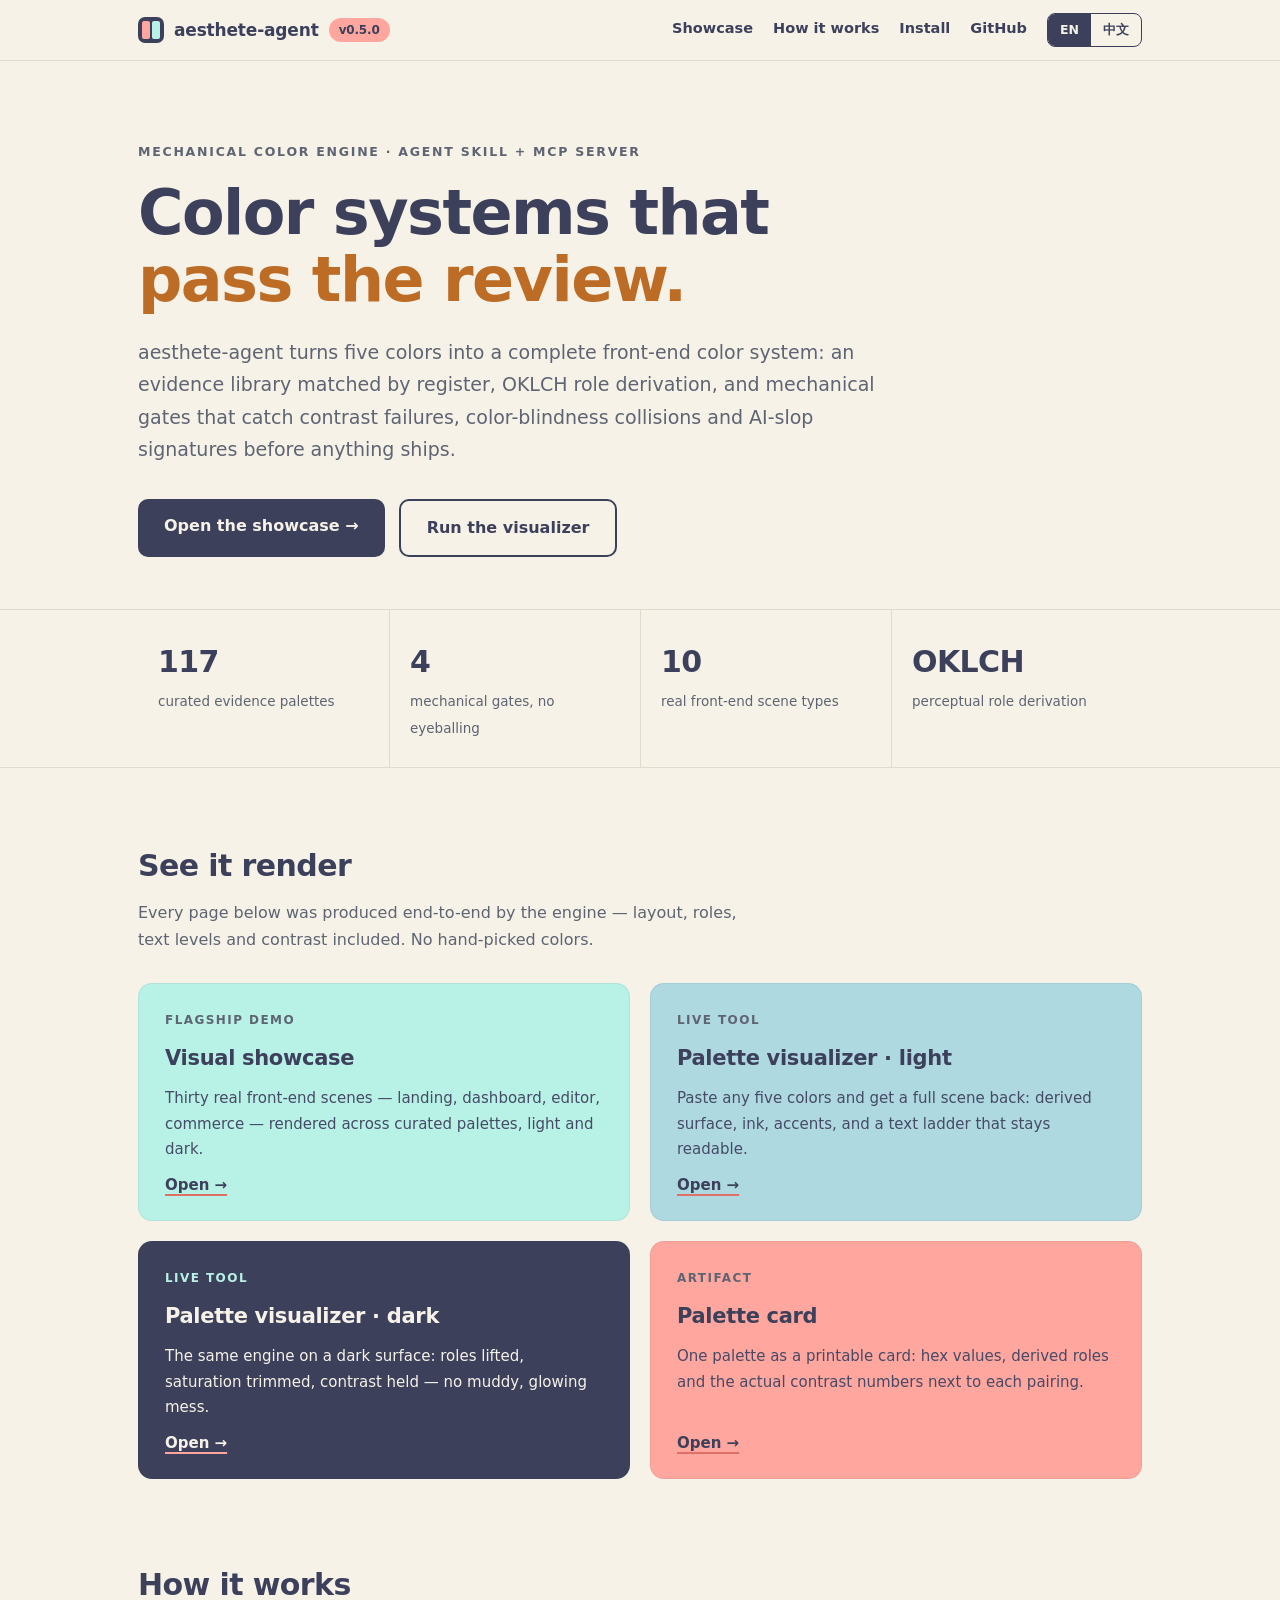
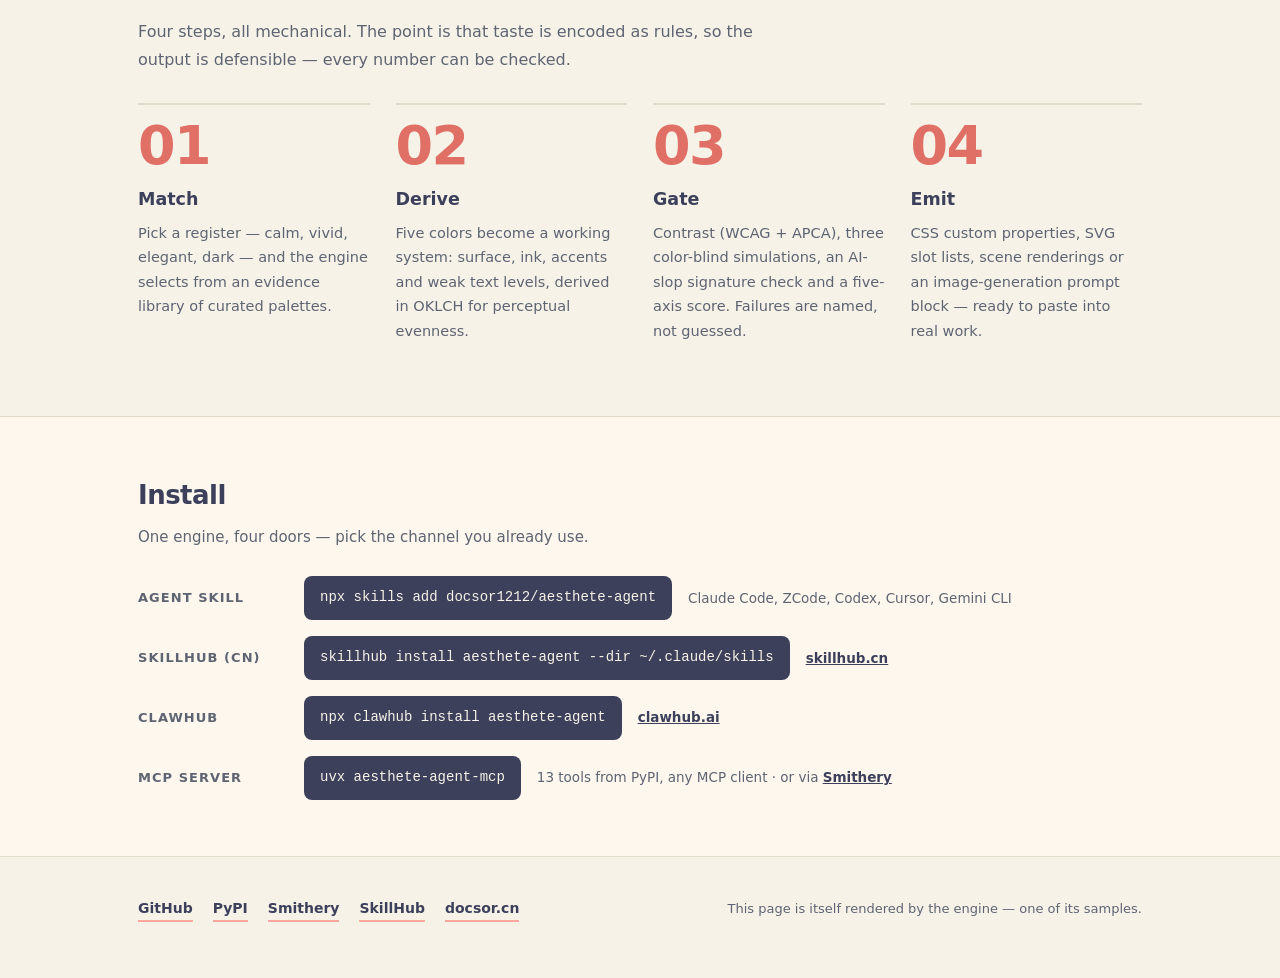
==== docs/index.html @ c6f42d1f "docs index: EN/ZH language toggle + full install paths (SkillHub/ClawHub)" ====
<!DOCTYPE html>
<html lang="en">
<head>
<meta charset="utf-8">
<meta name="viewport" content="width=device-width, initial-scale=1">
<title>aesthete-agent — color systems that pass the review</title>
<meta name="description" content="A mechanical color engine for front-end work: register-matched palette library, OKLCH role derivation, and four gates that catch contrast failures, color-blindness collisions and AI-slop signatures before anything ships.">
<link rel="icon" href="data:image/svg+xml,%3Csvg xmlns='http://www.w3.org/2000/svg' viewBox='0 0 32 32'%3E%3Crect width='32' height='32' rx='7' fill='%233D405B'/%3E%3Crect x='6' y='6' width='9' height='20' rx='2' fill='%23FFA69E'/%3E%3Crect x='17' y='6' width='9' height='9' rx='2' fill='%23B8F2E6'/%3E%3Crect x='17' y='17' width='9' height='9' rx='2' fill='%23F6F2E8'/%3E%3C/svg%3E">
<style>
  :root{
    --paper:#F6F2E8; --panel:#FDF7EE; --ink:#3D405B; --muted:#5E6472;
    --coral:#E07066; --coralsoft:#FFA69E; --mint:#B8F2E6; --mist:#AED9E0;
    --bronze:#BC6C25; --line:#E2DACA;
    --sans:system-ui,-apple-system,"Segoe UI","PingFang SC","Hiragino Sans GB","Microsoft YaHei","Noto Sans SC",sans-serif;
    --serif:Georgia,"Times New Roman","Songti SC","STSong","SimSun",serif;
  }
  *{box-sizing:border-box; margin:0; padding:0}
  html{scroll-behavior:smooth}
  body{background:var(--paper); color:var(--ink); font-family:var(--sans); line-height:1.7}
  .wrap{max-width:1060px; margin:0 auto; padding:0 28px}
  body[data-lang="en"] .l-zh{display:none !important}
  body[data-lang="zh"] .l-en{display:none !important}
  /* 中文态:衬线标题——真字重思源宋体子集(OFL-1.1,67 字符 23KB/枚,font-display swap 宋体兜底) */
  @font-face{
    font-family:"CJK Serif Black";
    src:url("fonts/cjk-title-black.woff2") format("woff2");
    font-display:swap; font-weight:900;
  }
  @font-face{
    font-family:"CJK Serif Bold";
    src:url("fonts/cjk-title-bold.woff2") format("woff2");
    font-display:swap; font-weight:700;
  }
  body[data-lang="zh"] .hero h1{font-family:"CJK Serif Black",var(--serif); font-weight:900; letter-spacing:0.05em; line-height:1.18}
  body[data-lang="zh"] .sec-head h2{font-family:"CJK Serif Bold",var(--serif); font-weight:700; letter-spacing:0.04em}
  body[data-lang="zh"] .install h2{font-family:"CJK Serif Bold",var(--serif); font-weight:700}
  body[data-lang="zh"] .card h3{font-family:"CJK Serif Bold",var(--serif); font-weight:700; letter-spacing:0.02em}
  body[data-lang="zh"] .step h4{letter-spacing:0.04em}
  body[data-lang="zh"] .kicker{letter-spacing:0.18em; text-transform:none}
  body[data-lang="zh"] .hero p{font-size:17.5px; letter-spacing:0.01em}
  body[data-lang="zh"] .hero h1 em{margin-left:0.08em}

  /* ── topbar ── */
  .top{border-bottom:1px solid var(--line); position:sticky; top:0; background:var(--paper); z-index:40}
  .top .wrap{display:flex; align-items:center; justify-content:space-between; height:60px; gap:14px}
  .brand{display:flex; align-items:center; gap:10px; font-weight:700; font-size:17px; letter-spacing:-0.01em; color:var(--ink); text-decoration:none; white-space:nowrap}
  .brand .mark{width:26px; height:26px; border-radius:7px; background:var(--ink); display:inline-flex; padding:4px; gap:2px}
  .brand .mark i{display:block; flex:1; border-radius:2px}
  .chip{font-size:12px; font-weight:700; background:var(--coralsoft); color:var(--ink); border-radius:999px; padding:2px 10px}
  .top nav{display:flex; gap:20px; align-items:center; flex-wrap:wrap}
  .top nav a{color:var(--ink); text-decoration:none; font-size:14.5px; font-weight:600; border-bottom:2px solid transparent; padding-bottom:2px; white-space:nowrap}
  .top nav a:hover{border-bottom-color:var(--coral)}
  .langsw{display:flex; border:1.5px solid var(--ink); border-radius:8px; overflow:hidden; font-size:12.5px; font-weight:700}
  .langsw button{border:none; background:transparent; color:var(--ink); padding:5px 12px; cursor:pointer; font:inherit}
  .langsw button.on{background:var(--ink); color:var(--paper)}
  .h2sec,.scene-anchor{scroll-margin-top:76px}

  /* ── hero ── */
  .hero{padding:80px 0 52px}
  .kicker{font-size:12.5px; font-weight:700; letter-spacing:0.14em; text-transform:uppercase; color:var(--muted)}
  .hero h1{font-size:clamp(38px,6vw,62px); line-height:1.08; letter-spacing:-0.025em; font-weight:800; max-width:17ch; margin:18px 0 22px}
  .hero h1 em{font-style:normal; color:var(--bronze)}
  .hero p{font-size:19px; color:var(--muted); max-width:64ch; margin-bottom:34px}
  .cta{display:flex; gap:14px; flex-wrap:wrap}
  .btn{display:inline-block; font-weight:700; font-size:16px; text-decoration:none; border-radius:10px; padding:13px 26px}
  .btn.primary{background:var(--ink); color:var(--paper)}
  .btn.primary:hover{background:#2E3147}
  .btn.ghost{color:var(--ink); border:2px solid var(--ink)}
  .btn.ghost:hover{background:var(--panel)}

  /* ── stat strip ── */
  .stats{border-top:1px solid var(--line); border-bottom:1px solid var(--line)}
  .stats .wrap{display:flex; flex-wrap:wrap}
  .stat{flex:1 1 160px; padding:26px 20px; border-left:1px solid var(--line)}
  .stat:first-child{border-left:none}
  .stat b{display:block; font-size:30px; font-weight:800; letter-spacing:-0.02em}
  .stat span{font-size:13.5px; color:var(--muted)}

  /* ── demos ── */
  .demos{padding:72px 0 8px}
  .sec-head{margin-bottom:30px}
  .sec-head h2{font-size:30px; letter-spacing:-0.02em; font-weight:800}
  .sec-head p{color:var(--muted); margin-top:8px; max-width:62ch}
  .grid{display:grid; grid-template-columns:repeat(auto-fit,minmax(380px,1fr)); gap:20px}
  .card{border-radius:14px; padding:26px 26px 22px; text-decoration:none; color:var(--ink); display:flex; flex-direction:column; gap:10px; border:1px solid rgba(61,64,91,0.08); transition:transform .15s ease, box-shadow .15s ease}
  .card:hover{transform:translateY(-3px); box-shadow:0 10px 24px rgba(61,64,91,0.10)}
  .card .tag{font-size:12px; font-weight:700; letter-spacing:0.12em; text-transform:uppercase; color:var(--muted)}
  .card h3{font-size:21px; letter-spacing:-0.015em; font-weight:800}
  .card p{font-size:15px; color:#464A66; flex:1}
  .card .go{font-weight:700; font-size:15px; color:var(--ink); text-decoration:underline; text-decoration-color:var(--coral); text-decoration-thickness:2px; text-underline-offset:4px}
  .card.c-mint{background:var(--mint)}
  .card.c-mist{background:var(--mist)}
  .card.c-coral{background:var(--coralsoft)}
  .card.c-dark{background:var(--ink)}
  .card.c-dark,.card.c-dark p{color:var(--paper)}
  .card.c-dark .tag{color:var(--mint)}
  .card.c-dark .go{color:var(--paper); text-decoration-color:var(--coralsoft)}

  /* ── how ── */
  .how{padding:72px 0}
  .steps{display:grid; grid-template-columns:repeat(auto-fit,minmax(220px,1fr)); gap:26px}
  .step{position:relative; padding-top:14px; border-top:2px solid var(--line)}
  .step .num{font-size:54px; font-weight:800; letter-spacing:-0.03em; color:var(--coral); line-height:1}
  .step h4{font-size:17.5px; font-weight:800; margin:12px 0 6px}
  .step p{font-size:14.5px; color:var(--muted)}

  /* ── install ── */
  .install{background:var(--panel); border-top:1px solid var(--line); border-bottom:1px solid var(--line); padding:56px 0}
  .install h2{font-size:26px; letter-spacing:-0.02em; font-weight:800; margin-bottom:8px}
  .install .sub{color:var(--muted); font-size:15px; margin-bottom:26px}
  .rows{display:flex; flex-direction:column; gap:16px}
  .row{display:flex; align-items:center; gap:16px; flex-wrap:wrap}
  .row .lbl{width:150px; font-size:13px; font-weight:700; letter-spacing:0.08em; text-transform:uppercase; color:var(--muted)}
  .row code{background:var(--ink); color:var(--paper); font-size:14px; border-radius:8px; padding:10px 16px; font-family:ui-monospace,"Cascadia Code",Consolas,monospace; overflow-x:auto; max-width:100%}
  .row .note{font-size:13.5px; color:var(--muted)}
  .row .note a{color:var(--ink); font-weight:600}

  /* ── footer ── */
  footer{padding:40px 0 56px}
  footer .wrap{display:flex; justify-content:space-between; align-items:center; gap:18px; flex-wrap:wrap}
  footer nav{display:flex; gap:20px; flex-wrap:wrap}
  footer a{color:var(--ink); font-size:14px; font-weight:600; text-decoration:none; border-bottom:2px solid var(--coralsoft)}
  footer a:hover{border-bottom-color:var(--coral)}
  footer .fine{font-size:13px; color:var(--muted)}

  @media (max-width:640px){
    .hero{padding:52px 0 38px}
    .top nav a{display:none}
    .stat{border-left:none; border-top:1px solid var(--line)}
    .stats .wrap{flex-direction:column}
    .stat:first-child{border-top:none}
    .row .lbl{width:100%}
  }
</style>
</head>
<body data-lang="en">

<header class="top">
  <div class="wrap">
    <a class="brand" href="./">
      <span class="mark" aria-hidden="true"><i style="background:var(--coralsoft)"></i><i style="background:var(--mint)"></i></span>
      aesthete-agent <span class="chip">v0.5.0</span>
    </a>
    <nav>
      <span class="l-en" style="display:contents">
        <a href="demo/showcase.html">Showcase</a>
        <a href="#how">How it works</a>
        <a href="#install">Install</a>
        <a href="https://github.com/docsor1212/aesthete-agent">GitHub</a>
      </span>
      <span class="l-zh" style="display:contents">
        <a href="demo/showcase.html">效果演示</a>
        <a href="#how">工作原理</a>
        <a href="#install">安装</a>
        <a href="https://github.com/docsor1212/aesthete-agent">GitHub</a>
      </span>
      <span class="langsw" role="group" aria-label="Language">
        <button type="button" id="btn-en" class="on" onclick="setLang('en')">EN</button>
        <button type="button" id="btn-zh" onclick="setLang('zh')">中文</button>
      </span>
    </nav>
  </div>
</header>

<script>
function setLang(l){
  document.body.setAttribute('data-lang', l);
  document.documentElement.lang = (l === 'zh') ? 'zh-CN' : 'en';
  document.getElementById('btn-en').className = (l === 'en') ? 'on' : '';
  document.getElementById('btn-zh').className = (l === 'zh') ? 'on' : '';
  try { localStorage.setItem('aa-lang', l); } catch(e){}
}
try { var saved = localStorage.getItem('aa-lang'); if (saved === 'zh' || saved === 'en') setLang(saved); } catch(e){}
</script>

<section class="hero">
  <div class="wrap">
    <div class="kicker l-en">Mechanical color engine · Agent skill + MCP server</div>
    <div class="kicker l-zh">机械配色引擎 · Agent Skill + MCP 服务器</div>
    <h1 class="l-en">Color systems that <em>pass the review.</em></h1>
    <h1 class="l-zh">让每一处配色，<br><em>都经得起评审。</em></h1>
    <p class="l-en">aesthete-agent turns five colors into a complete front-end color system: an evidence library matched by register, OKLCH role derivation, and mechanical gates that catch contrast failures, color-blindness collisions and AI-slop signatures before anything ships.</p>
    <p class="l-zh">aesthete-agent 把五个颜色变成一套完整的前端配色系统：按语域匹配的实证色板库、OKLCH 角色派生，以及一组机械闸门——在交付之前就抓住对比度不足、色盲碰撞和 AI 味签名。</p>
    <div class="cta">
      <a class="btn primary l-en" href="demo/showcase.html">Open the showcase →</a>
      <a class="btn primary l-zh" href="demo/showcase.html">打开效果演示 →</a>
      <a class="btn ghost l-en" href="demo/visualizer-light.html">Run the visualizer</a>
      <a class="btn ghost l-zh" href="demo/visualizer-light.html">在线试配色</a>
    </div>
  </div>
</section>

<section class="stats">
  <div class="wrap">
    <div class="stat"><b>117</b><span class="l-en">curated evidence palettes</span><span class="l-zh">精选实证色板</span></div>
    <div class="stat"><b>4</b><span class="l-en">mechanical gates, no eyeballing</span><span class="l-zh">道机械闸门，不靠目测</span></div>
    <div class="stat"><b>10</b><span class="l-en">real front-end scene types</span><span class="l-zh">种真实前端场景</span></div>
    <div class="stat"><b>OKLCH</b><span class="l-en">perceptual role derivation</span><span class="l-zh">感知均匀的角色派生</span></div>
  </div>
</section>

<section class="demos">
  <div class="wrap">
    <div class="sec-head">
      <h2 class="l-en">See it render</h2>
      <h2 class="l-zh">看它渲染</h2>
      <p class="l-en">Every page below was produced end-to-end by the engine — layout, roles, text levels and contrast included. No hand-picked colors.</p>
      <p class="l-zh">下面每个页面都由引擎端到端产出——版式、角色、文字阶梯、对比度全部内建。没有一张是手工挑色的。</p>
    </div>
    <div class="grid">
      <a class="card c-mint" href="demo/showcase.html">
        <span class="tag l-en">Flagship demo</span><span class="tag l-zh">主展示</span>
        <h3 class="l-en">Visual showcase</h3><h3 class="l-zh">视觉 showcase</h3>
        <p class="l-en">Thirty real front-end scenes — landing, dashboard, editor, commerce — rendered across curated palettes, light and dark.</p>
        <p class="l-zh">三十个真实前端场景——落地页、仪表盘、编辑页、电商——横跨精选色板，明亮与暗色。</p>
        <span class="go l-en">Open →</span><span class="go l-zh">进入 →</span>
      </a>
      <a class="card c-mist" href="demo/visualizer-light.html">
        <span class="tag l-en">Live tool</span><span class="tag l-zh">在线工具</span>
        <h3 class="l-en">Palette visualizer · light</h3><h3 class="l-zh">配色可视化 · 明亮</h3>
        <p class="l-en">Paste any five colors and get a full scene back: derived surface, ink, accents, and a text ladder that stays readable.</p>
        <p class="l-zh">输入任意五个颜色，得到完整场景：派生的底色、墨色、强调口，以及始终可读的文字阶梯。</p>
        <span class="go l-en">Open →</span><span class="go l-zh">进入 →</span>
      </a>
      <a class="card c-dark" href="demo/visualizer-dark.html">
        <span class="tag l-en">Live tool</span><span class="tag l-zh">在线工具</span>
        <h3 class="l-en">Palette visualizer · dark</h3><h3 class="l-zh">配色可视化 · 暗色</h3>
        <p class="l-en">The same engine on a dark surface: roles lifted, saturation trimmed, contrast held — no muddy, glowing mess.</p>
        <p class="l-zh">同一引擎的暗色表现：角色抬亮、降饱和、对比度守住——不发闷、不刺眼。</p>
        <span class="go l-en">Open →</span><span class="go l-zh">进入 →</span>
      </a>
      <a class="card c-coral" href="demo/card.html">
        <span class="tag l-en">Artifact</span><span class="tag l-zh">交付件</span>
        <h3 class="l-en">Palette card</h3><h3 class="l-zh">色板卡</h3>
        <p class="l-en">One palette as a printable card: hex values, derived roles and the actual contrast numbers next to each pairing.</p>
        <p class="l-zh">一块色板的可打印卡片：hex 值、派生角色，以及每对组合的实测对比度数字。</p>
        <span class="go l-en">Open →</span><span class="go l-zh">进入 →</span>
      </a>
    </div>
  </div>
</section>

<section class="how" id="how">
  <div class="wrap">
    <div class="sec-head">
      <h2 class="l-en">How it works</h2>
      <h2 class="l-zh">工作原理</h2>
      <p class="l-en">Four steps, all mechanical. The point is that taste is encoded as rules, so the output is defensible — every number can be checked.</p>
      <p class="l-zh">四步，全部机械化。核心是把品味编码成规则，让产出可辩护——每个数字都能复核。</p>
    </div>
    <div class="steps">
      <div class="step">
        <div class="num">01</div>
        <h4 class="l-en">Match</h4><h4 class="l-zh">选库</h4>
        <p class="l-en">Pick a register — calm, vivid, elegant, dark — and the engine selects from an evidence library of curated palettes.</p>
        <p class="l-zh">给定语域——沉静、鲜艳、典雅、暗色——引擎从实证色板库中排序选板。</p>
      </div>
      <div class="step">
        <div class="num">02</div>
        <h4 class="l-en">Derive</h4><h4 class="l-zh">派生</h4>
        <p class="l-en">Five colors become a working system: surface, ink, accents and weak text levels, derived in OKLCH for perceptual evenness.</p>
        <p class="l-zh">五个颜色长成一套可用系统：底色、墨色、强调口与弱文字层级，在 OKLCH 里派生，感知均匀。</p>
      </div>
      <div class="step">
        <div class="num">03</div>
        <h4 class="l-en">Gate</h4><h4 class="l-zh">过闸</h4>
        <p class="l-en">Contrast (WCAG + APCA), three color-blind simulations, an AI-slop signature check and a five-axis score. Failures are named, not guessed.</p>
        <p class="l-zh">对比度（WCAG + APCA）、三重色盲模拟、AI 味签名检查、五维评分。失败有名有姓，不靠猜。</p>
      </div>
      <div class="step">
        <div class="num">04</div>
        <h4 class="l-en">Emit</h4><h4 class="l-zh">交付</h4>
        <p class="l-en">CSS custom properties, SVG slot lists, scene renderings or an image-generation prompt block — ready to paste into real work.</p>
        <p class="l-zh">CSS 变量、SVG 槽位清单、场景渲染图或图像生成提示词块——直接粘进真实工程。</p>
      </div>
    </div>
  </div>
</section>

<section class="install" id="install">
  <div class="wrap">
    <h2 class="l-en">Install</h2>
    <h2 class="l-zh">安装</h2>
    <p class="sub l-en">One engine, four doors — pick the channel you already use.</p>
    <p class="sub l-zh">一个引擎，四条通道——用你顺手的那条。</p>
    <div class="rows">
      <div class="row">
        <span class="lbl l-en">Agent skill</span><span class="lbl l-zh">Agent Skill</span>
        <code>npx skills add docsor1212/aesthete-agent</code>
        <span class="note l-en">Claude Code, ZCode, Codex, Cursor, Gemini CLI</span>
        <span class="note l-zh">Claude Code、ZCode、Codex、Cursor、Gemini CLI</span>
      </div>
      <div class="row">
        <span class="lbl l-en">SkillHub (CN)</span><span class="lbl l-zh">SkillHub（国内）</span>
        <code>skillhub install aesthete-agent --dir ~/.claude/skills</code>
        <span class="note l-en"><a href="https://skillhub.cn/skills/aesthete-agent">skillhub.cn</a></span>
        <span class="note l-zh"><a href="https://skillhub.cn/skills/aesthete-agent">skillhub.cn</a></span>
      </div>
      <div class="row">
        <span class="lbl l-en">ClawHub</span><span class="lbl l-zh">ClawHub</span>
        <code>npx clawhub install aesthete-agent</code>
        <span class="note l-en"><a href="https://clawhub.ai/skills/aesthete-agent">clawhub.ai</a></span>
        <span class="note l-zh"><a href="https://clawhub.ai/skills/aesthete-agent">clawhub.ai</a></span>
      </div>
      <div class="row">
        <span class="lbl l-en">MCP server</span><span class="lbl l-zh">MCP 服务器</span>
        <code>uvx aesthete-agent-mcp</code>
        <span class="note l-en">13 tools from PyPI, any MCP client · or via <a href="https://smithery.ai/server/docsor1212/aesthete-agent-mcp">Smithery</a></span>
        <span class="note l-zh">来自 PyPI 的 13 个工具，任何 MCP 客户端 · 或经 <a href="https://smithery.ai/server/docsor1212/aesthete-agent-mcp">Smithery</a></span>
      </div>
    </div>
  </div>
</section>

<footer>
  <div class="wrap">
    <nav>
      <a href="https://github.com/docsor1212/aesthete-agent">GitHub</a>
      <a href="https://pypi.org/project/aesthete-agent-mcp/">PyPI</a>
      <a href="https://smithery.ai/server/docsor1212/aesthete-agent-mcp">Smithery</a>
      <a href="https://skillhub.cn/skills/aesthete-agent">SkillHub</a>
      <a href="https://docsor.cn/aesthete/">docsor.cn</a>
    </nav>
    <span class="fine l-en">This page is itself rendered by the engine — one of its samples.</span>
    <span class="fine l-zh">本页本身就是引擎的产出之一——它自己的样张。</span>
  </div>
</footer>

</body>
</html>
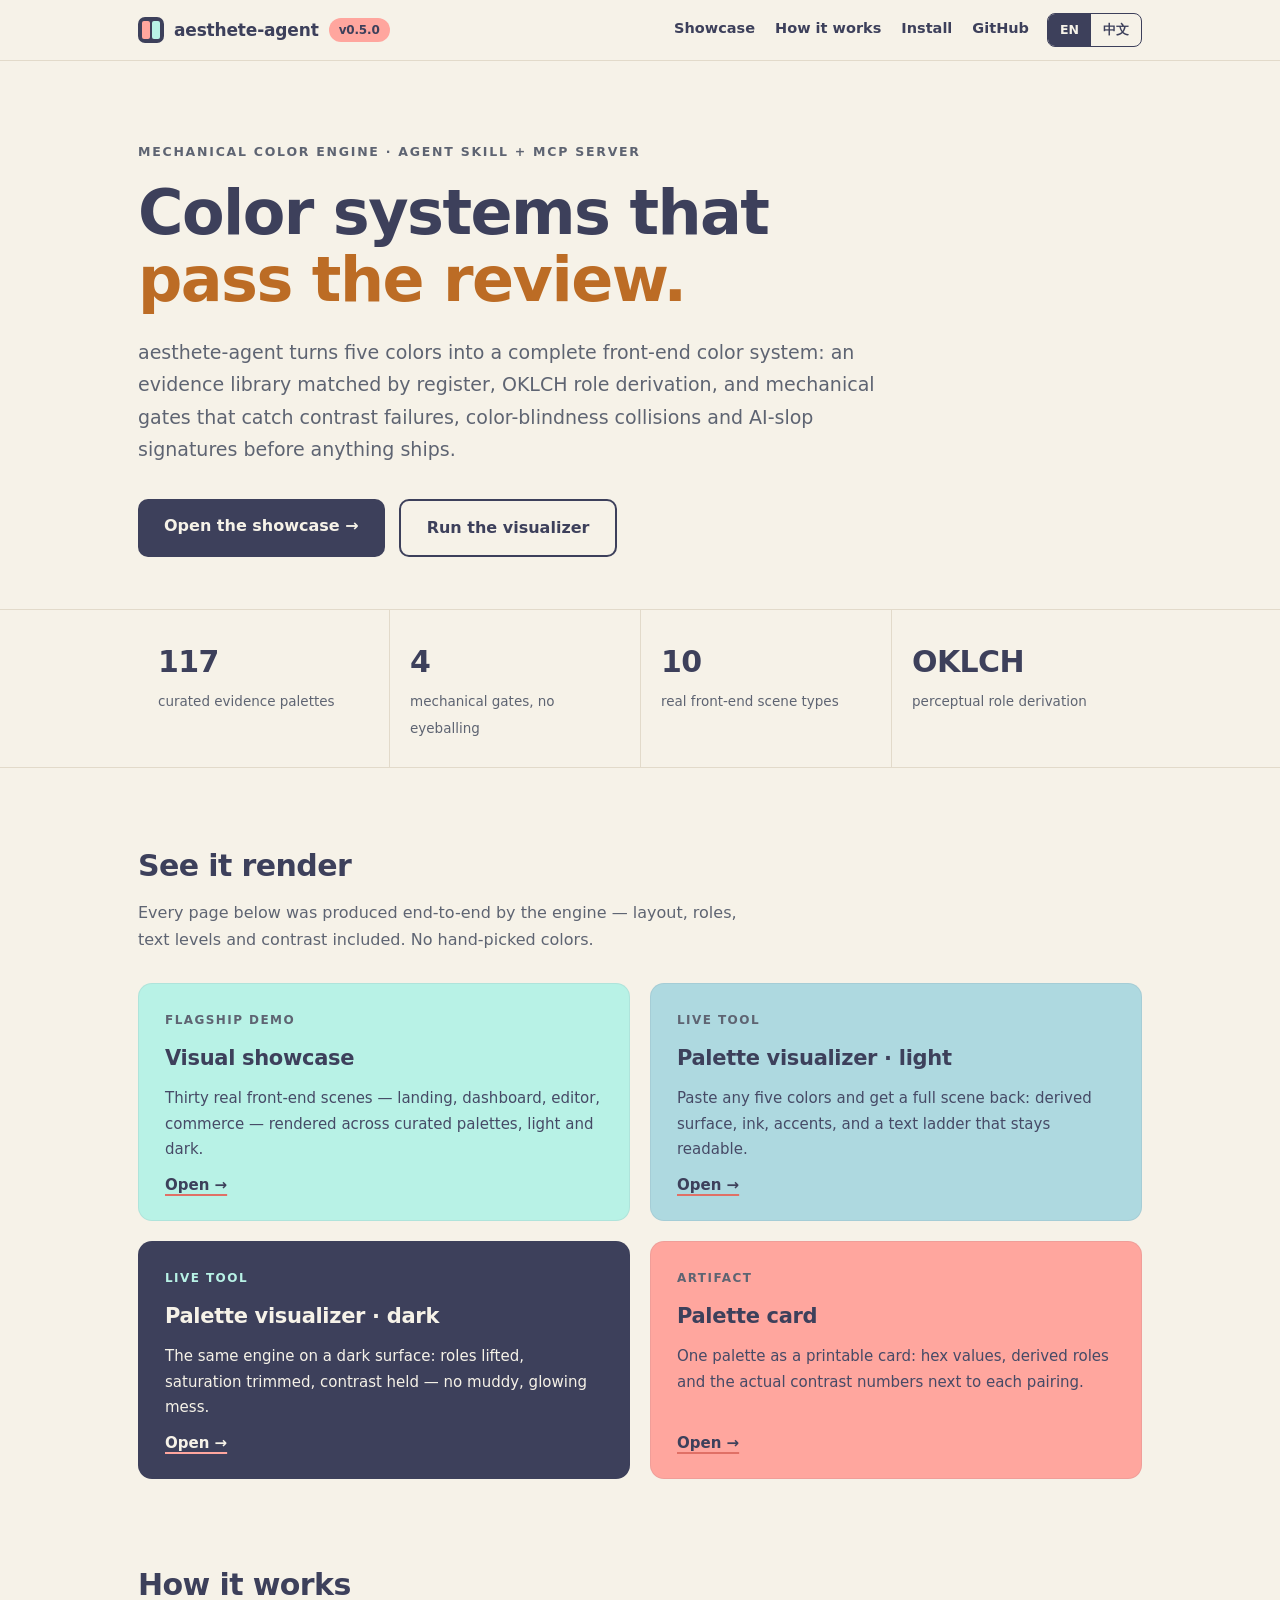
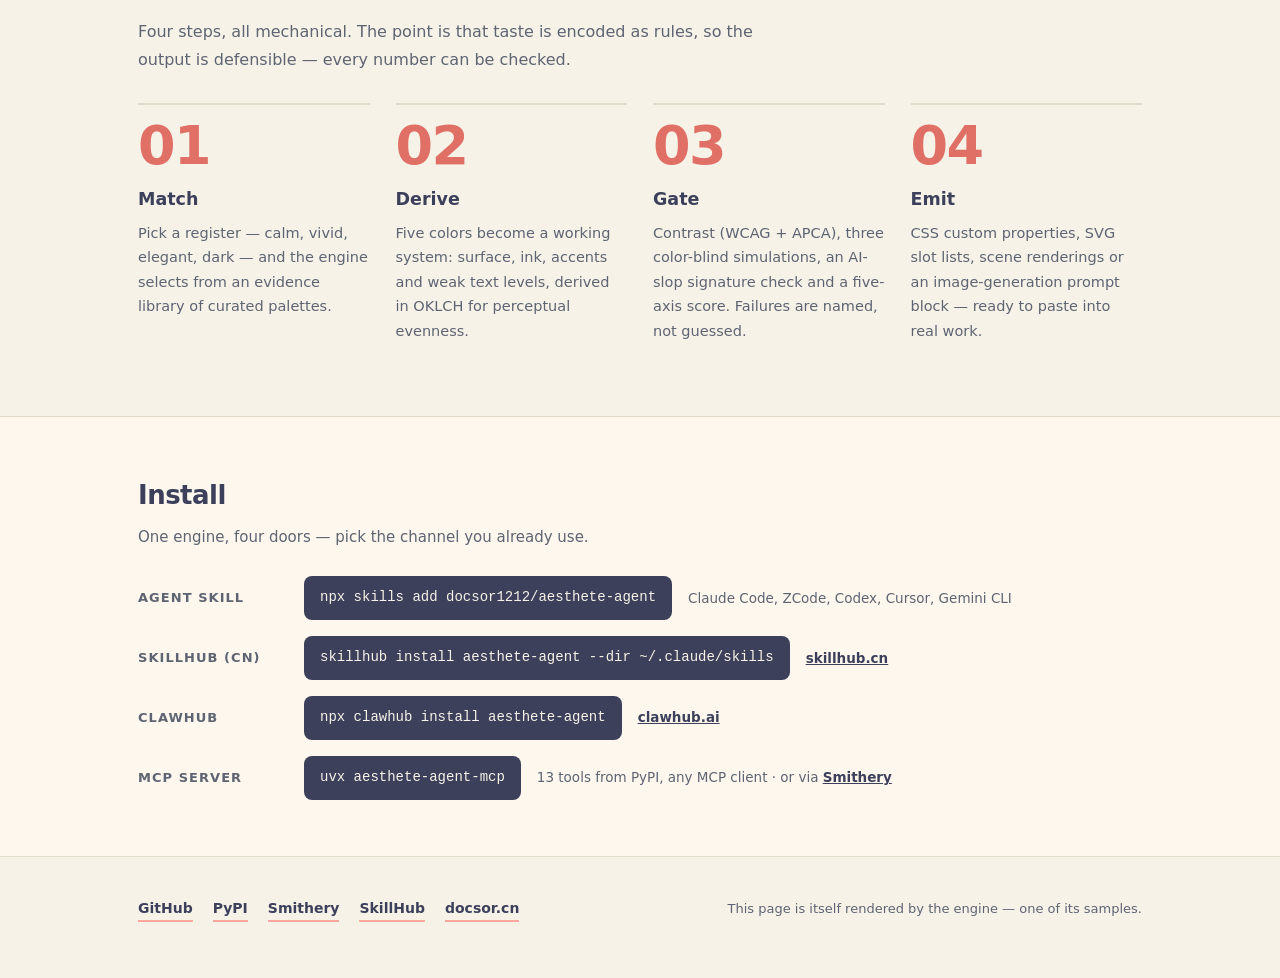
==== commit 0b042500: "index: language switch out of scroll flow (fix black-line collapse)" ====
--- a/docs/index.html
+++ b/docs/index.html
@@ -42,7 +42,8 @@
 
   /* ── topbar ── */
   .top{border-bottom:1px solid var(--line); position:sticky; top:0; background:var(--paper); z-index:40}
-  .top .wrap{display:flex; align-items:center; justify-content:space-between; height:60px; gap:14px}
+  .top .wrap{display:flex; align-items:center; height:60px; gap:18px}
+  .top nav.links{margin-left:auto}
   .brand{display:flex; align-items:center; gap:10px; font-weight:700; font-size:17px; letter-spacing:-0.01em; color:var(--ink); text-decoration:none; white-space:nowrap}
   .brand .mark{width:26px; height:26px; border-radius:7px; background:var(--ink); display:inline-flex; padding:4px; gap:2px}
   .brand .mark i{display:block; flex:1; border-radius:2px}
@@ -51,9 +52,24 @@
   .top nav a{color:var(--ink); text-decoration:none; font-size:14.5px; font-weight:600; border-bottom:2px solid transparent; padding-bottom:2px; white-space:nowrap}
   .top nav a:hover{border-bottom-color:var(--coral)}
   .langsw{display:flex; border:1.5px solid var(--ink); border-radius:8px; overflow:hidden; font-size:12.5px; font-weight:700}
-  .langsw button{border:none; background:transparent; color:var(--ink); padding:5px 12px; cursor:pointer; font:inherit}
+  .langsw button{border:none; background:transparent; color:var(--ink); padding:5px 12px; cursor:pointer; font:inherit; white-space:nowrap}
   .langsw button.on{background:var(--ink); color:var(--paper)}
   .h2sec,.scene-anchor{scroll-margin-top:76px}
+
+  @media (max-width:640px){
+    .hero{padding:52px 0 38px}
+    .top .wrap{height:auto; min-height:56px; flex-wrap:wrap; row-gap:8px; padding-top:10px; padding-bottom:10px}
+    .top nav.links{order:3; flex-basis:100%; margin-left:0; gap:16px; flex-wrap:nowrap; overflow-x:auto; scrollbar-width:none; justify-content:flex-start}
+    .top nav::-webkit-scrollbar{display:none}
+    .kicker{font-size:11px; letter-spacing:0.12em}
+    .hero h1{font-size:clamp(30px,9.5vw,38px); letter-spacing:0.03em}
+    .hero p{font-size:16px}
+    .stat{border-left:none; border-top:1px solid var(--line)}
+    .stats .wrap{flex-direction:column}
+    .stat:first-child{border-top:none}
+    .row .lbl{width:100%}
+  }
+
 
   /* ── hero ── */
   .hero{padding:80px 0 52px}
@@ -81,7 +97,7 @@
   .sec-head{margin-bottom:30px}
   .sec-head h2{font-size:30px; letter-spacing:-0.02em; font-weight:800}
   .sec-head p{color:var(--muted); margin-top:8px; max-width:62ch}
-  .grid{display:grid; grid-template-columns:repeat(auto-fit,minmax(380px,1fr)); gap:20px}
+  .grid{display:grid; grid-template-columns:repeat(auto-fit,minmax(min(100%,380px),1fr)); gap:20px}
   .card{border-radius:14px; padding:26px 26px 22px; text-decoration:none; color:var(--ink); display:flex; flex-direction:column; gap:10px; border:1px solid rgba(61,64,91,0.08); transition:transform .15s ease, box-shadow .15s ease}
   .card:hover{transform:translateY(-3px); box-shadow:0 10px 24px rgba(61,64,91,0.10)}
   .card .tag{font-size:12px; font-weight:700; letter-spacing:0.12em; text-transform:uppercase; color:var(--muted)}
@@ -124,13 +140,12 @@
   footer .fine{font-size:13px; color:var(--muted)}
 
   @media (max-width:640px){
-    .hero{padding:52px 0 38px}
-    .top nav a{display:none}
     .stat{border-left:none; border-top:1px solid var(--line)}
     .stats .wrap{flex-direction:column}
     .stat:first-child{border-top:none}
     .row .lbl{width:100%}
   }
+
 </style>
 </head>
 <body data-lang="en">
@@ -141,7 +156,7 @@
       <span class="mark" aria-hidden="true"><i style="background:var(--coralsoft)"></i><i style="background:var(--mint)"></i></span>
       aesthete-agent <span class="chip">v0.5.0</span>
     </a>
-    <nav>
+    <nav class="links">
       <span class="l-en" style="display:contents">
         <a href="demo/showcase.html">Showcase</a>
         <a href="#how">How it works</a>
@@ -154,11 +169,11 @@
         <a href="#install">安装</a>
         <a href="https://github.com/docsor1212/aesthete-agent">GitHub</a>
       </span>
-      <span class="langsw" role="group" aria-label="Language">
-        <button type="button" id="btn-en" class="on" onclick="setLang('en')">EN</button>
-        <button type="button" id="btn-zh" onclick="setLang('zh')">中文</button>
-      </span>
     </nav>
+    <span class="langsw" role="group" aria-label="Language">
+      <button type="button" id="btn-en" class="on" onclick="setLang('en')">EN</button>
+      <button type="button" id="btn-zh" onclick="setLang('zh')">中文</button>
+    </span>
   </div>
 </header>
 
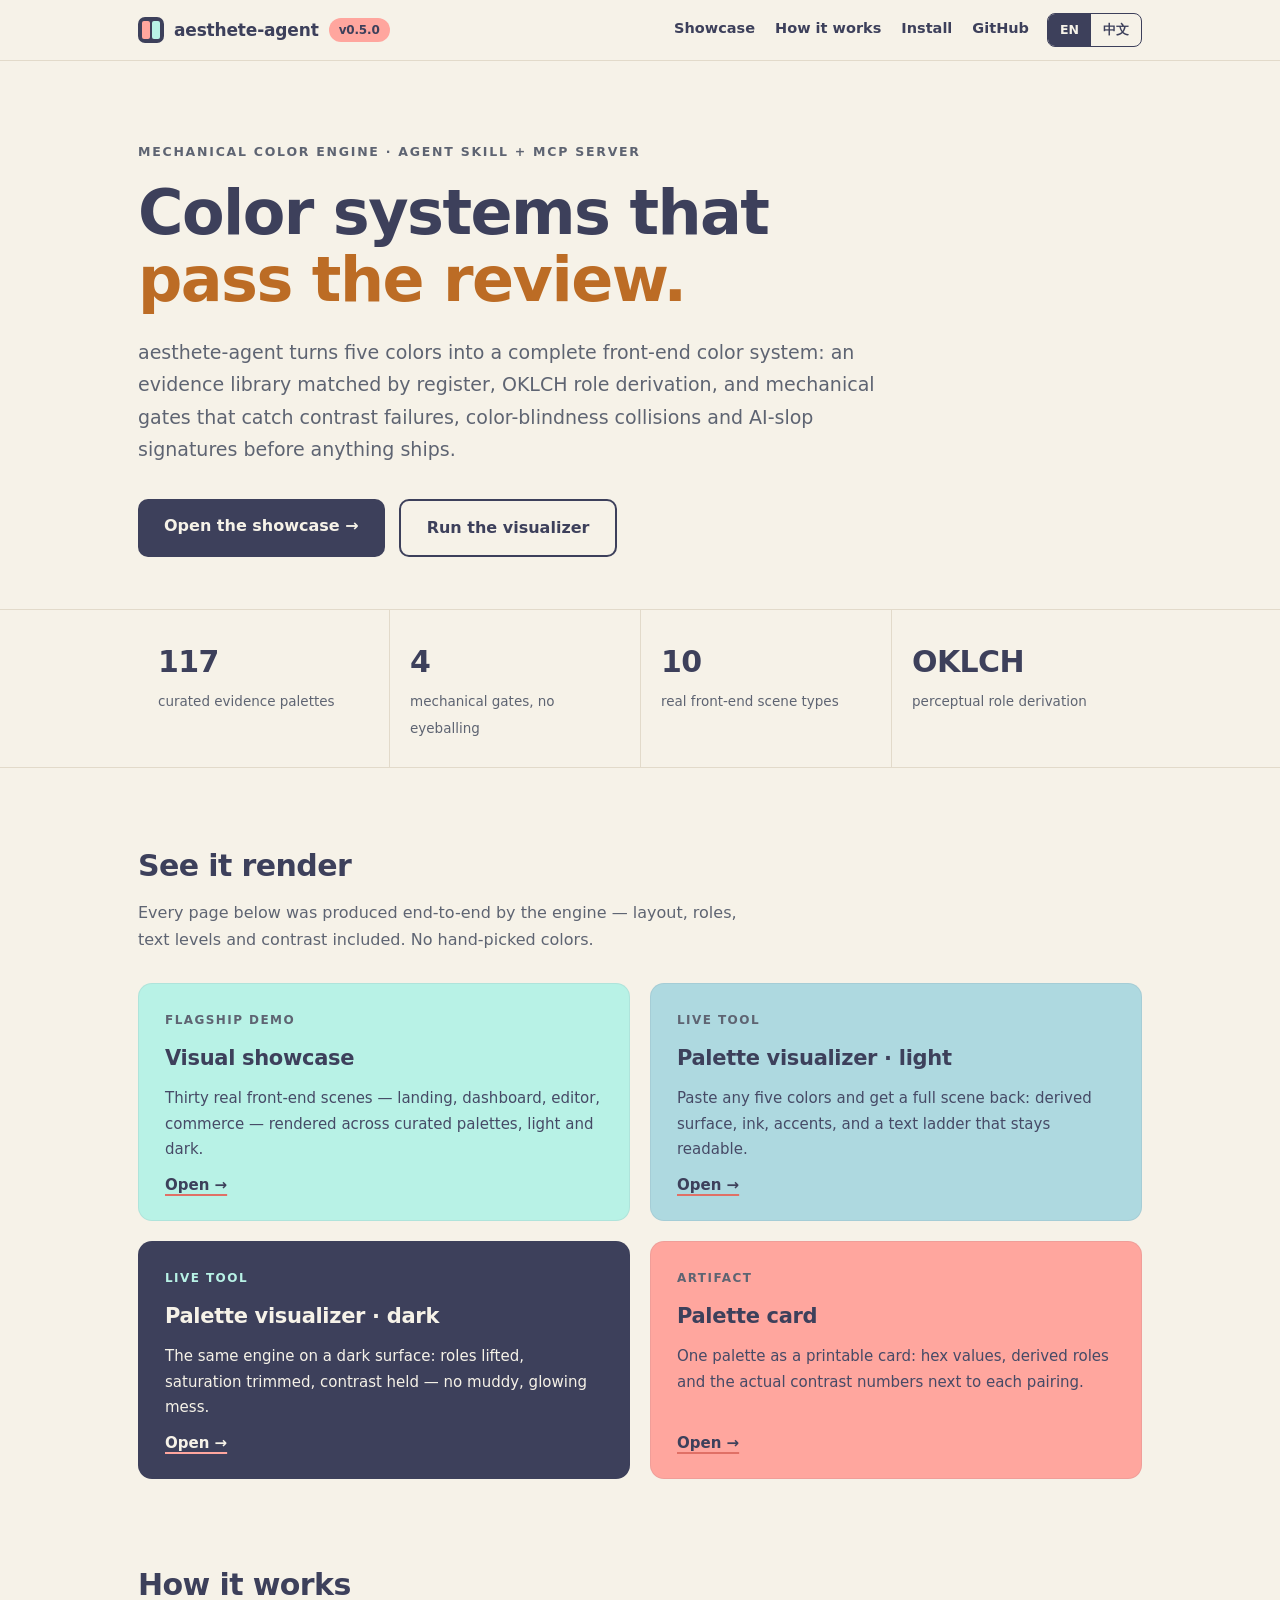
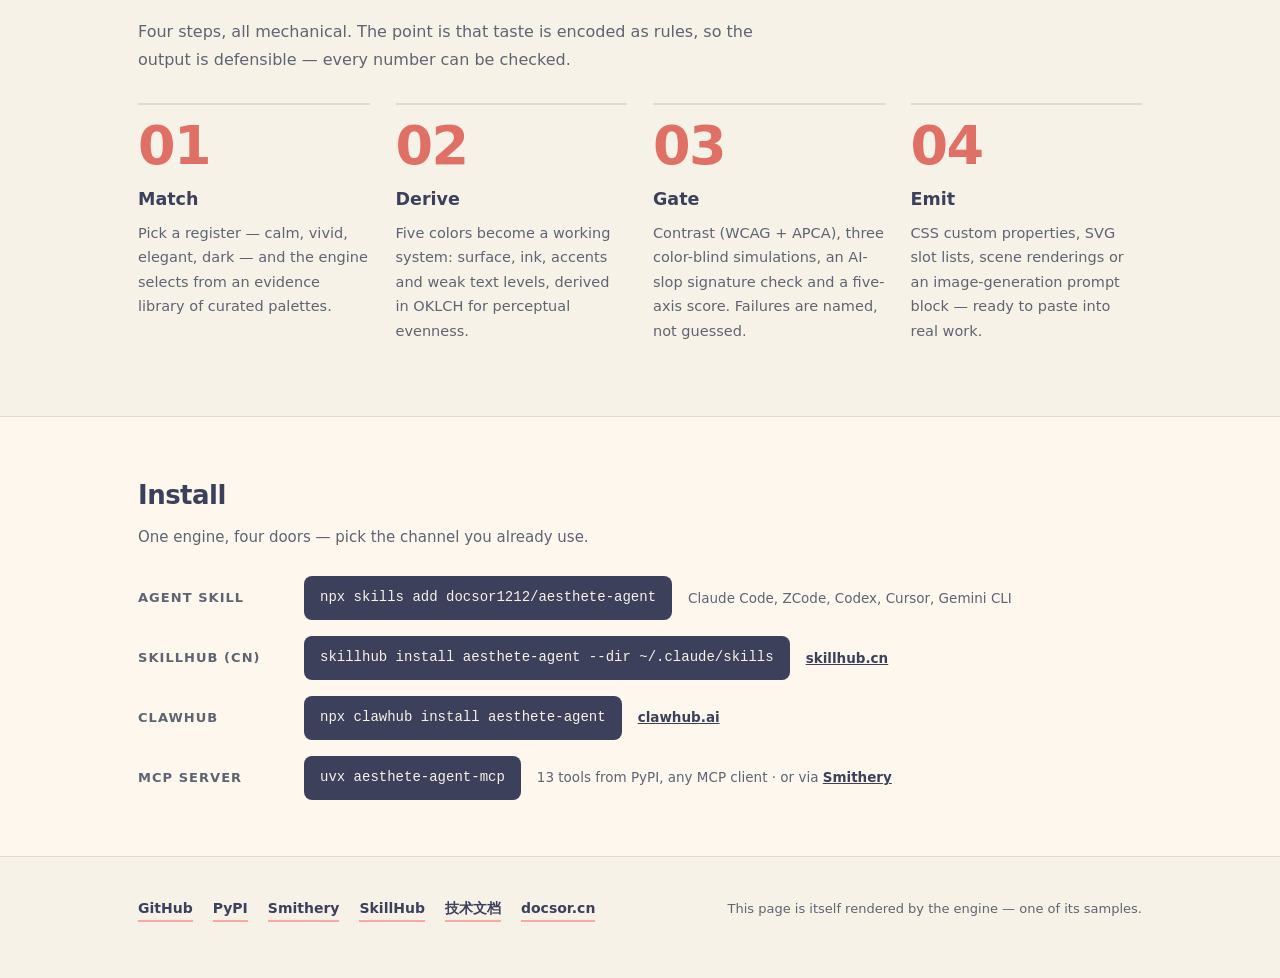
==== commit 02e4fba4: "docs index: EN/ZH language toggle + full install paths (SkillHub/ClawHub)" ====
--- a/docs/index.html
+++ b/docs/index.html
@@ -334,7 +334,8 @@
       <a href="https://pypi.org/project/aesthete-agent-mcp/">PyPI</a>
       <a href="https://smithery.ai/server/docsor1212/aesthete-agent-mcp">Smithery</a>
       <a href="https://skillhub.cn/skills/aesthete-agent">SkillHub</a>
-      <a href="https://docsor.cn/aesthete/">docsor.cn</a>
+      <a href="https://docsor.cn/aesthete/overview.html">技术文档</a>
+      <a href="https://docsor.cn/">docsor.cn</a>
     </nav>
     <span class="fine l-en">This page is itself rendered by the engine — one of its samples.</span>
     <span class="fine l-zh">本页本身就是引擎的产出之一——它自己的样张。</span>
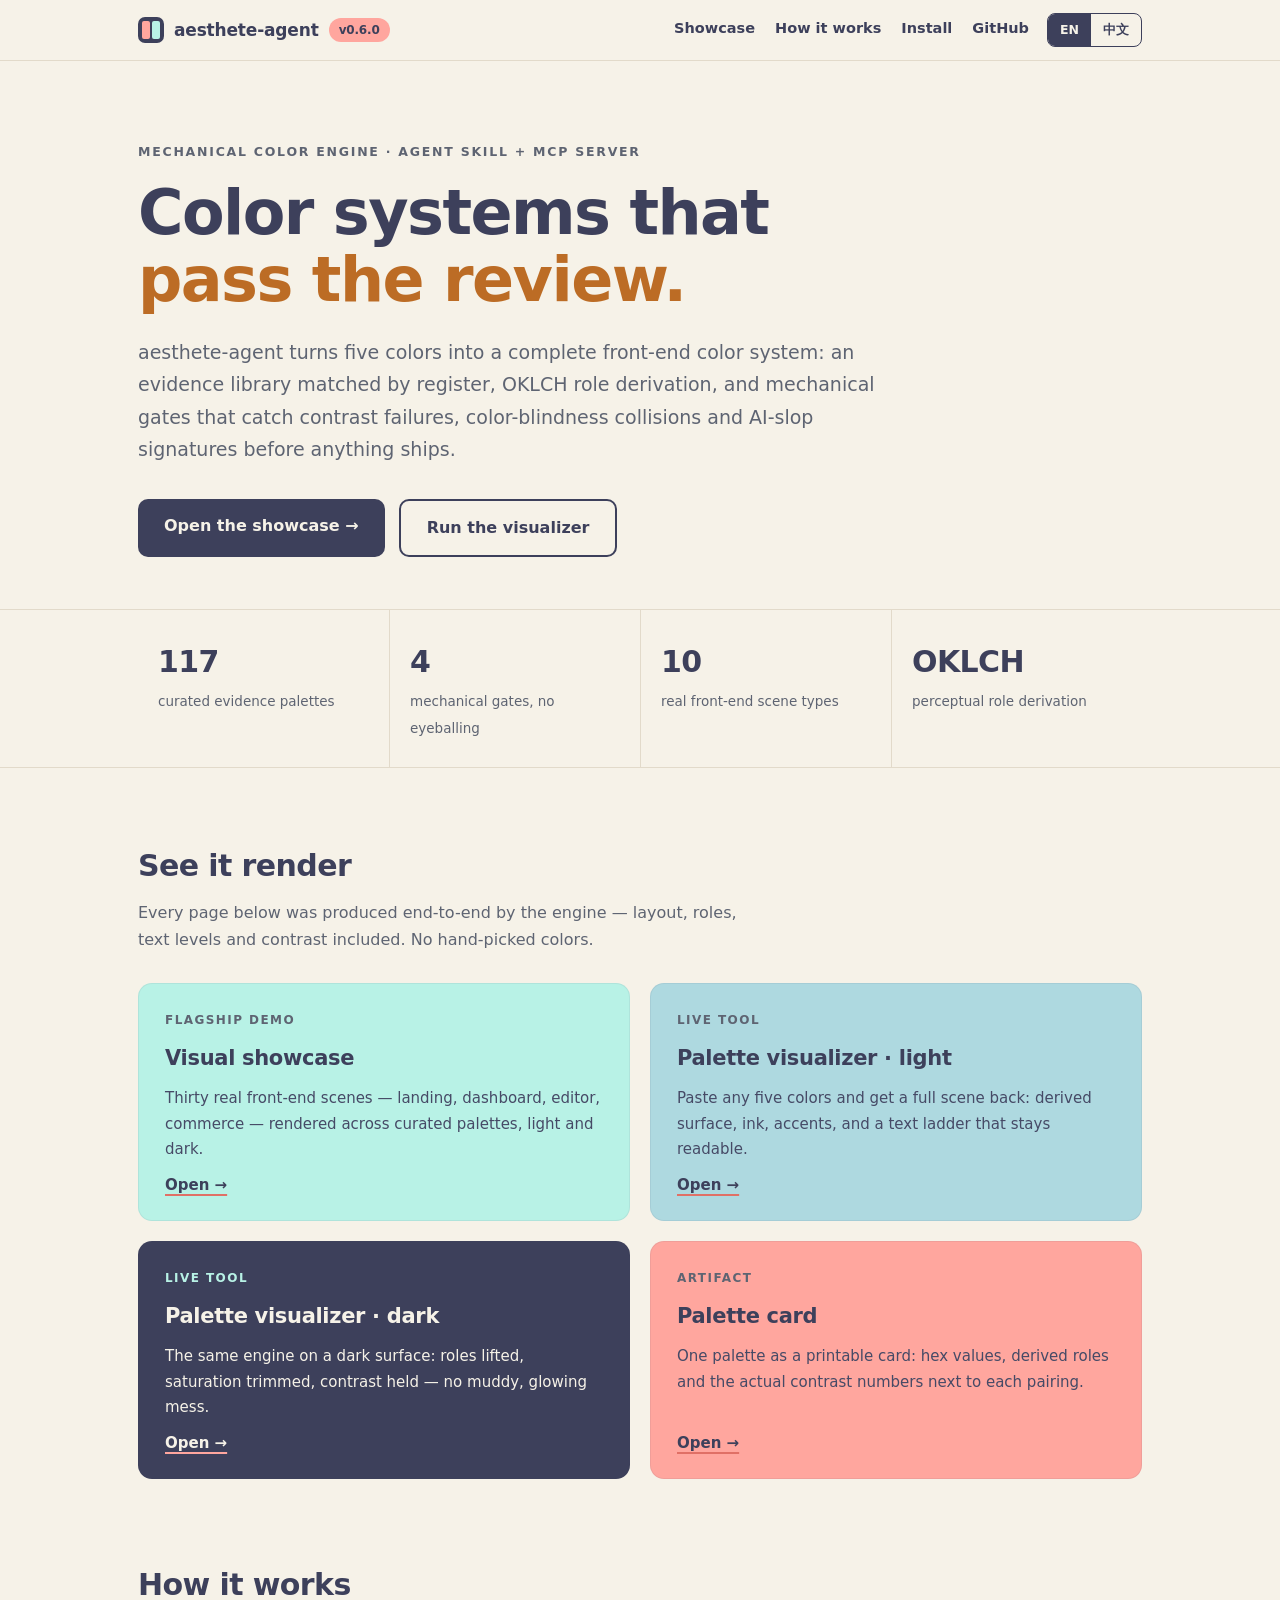
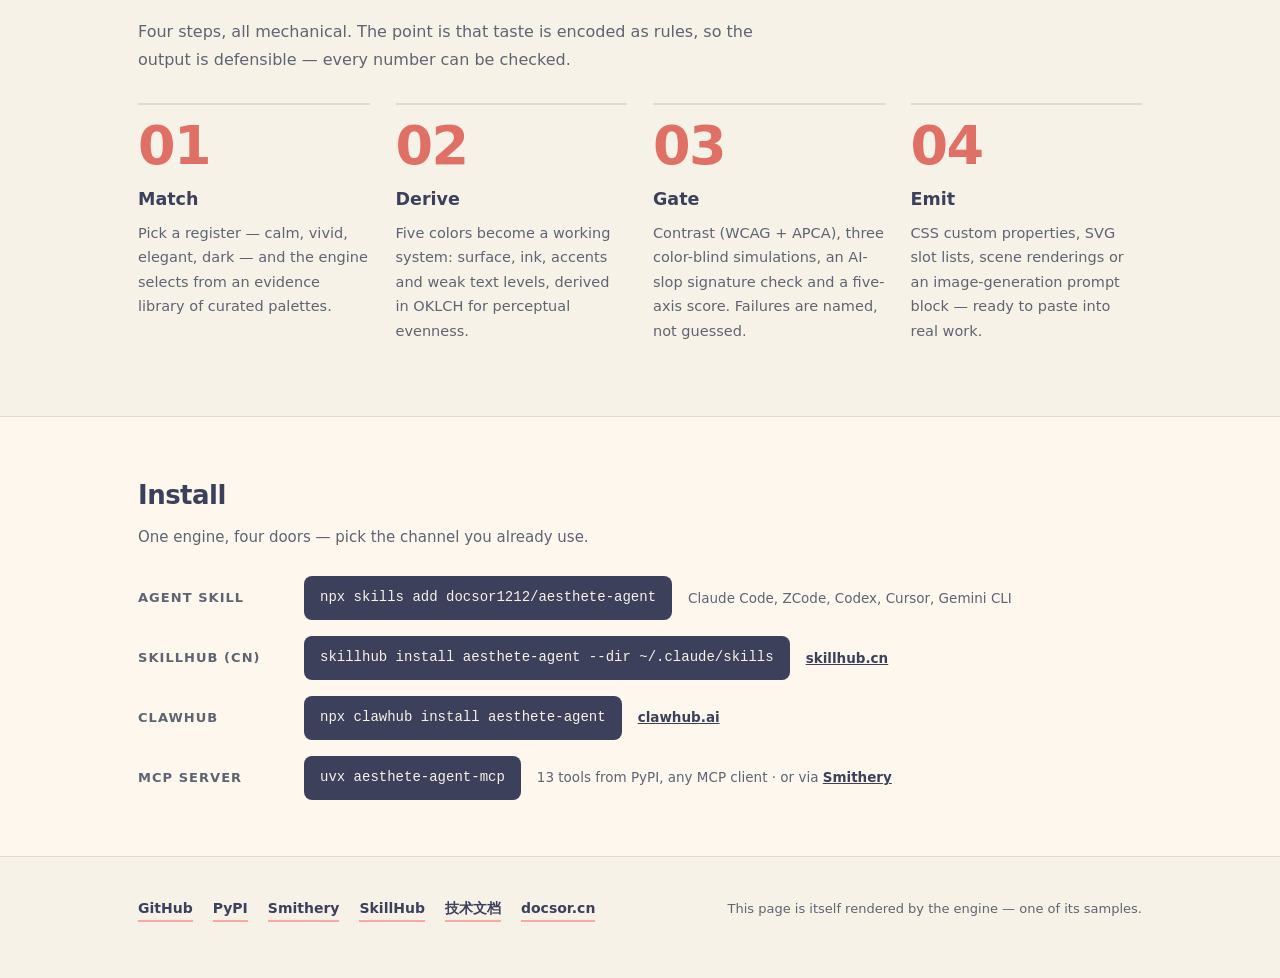
==== commit cc80eeef: "docs index: EN/ZH language toggle + full install paths (SkillHub/ClawHub)" ====
--- a/docs/index.html
+++ b/docs/index.html
@@ -154,7 +154,7 @@
   <div class="wrap">
     <a class="brand" href="./">
       <span class="mark" aria-hidden="true"><i style="background:var(--coralsoft)"></i><i style="background:var(--mint)"></i></span>
-      aesthete-agent <span class="chip">v0.5.0</span>
+      aesthete-agent <span class="chip">v0.6.0</span>
     </a>
     <nav class="links">
       <span class="l-en" style="display:contents">
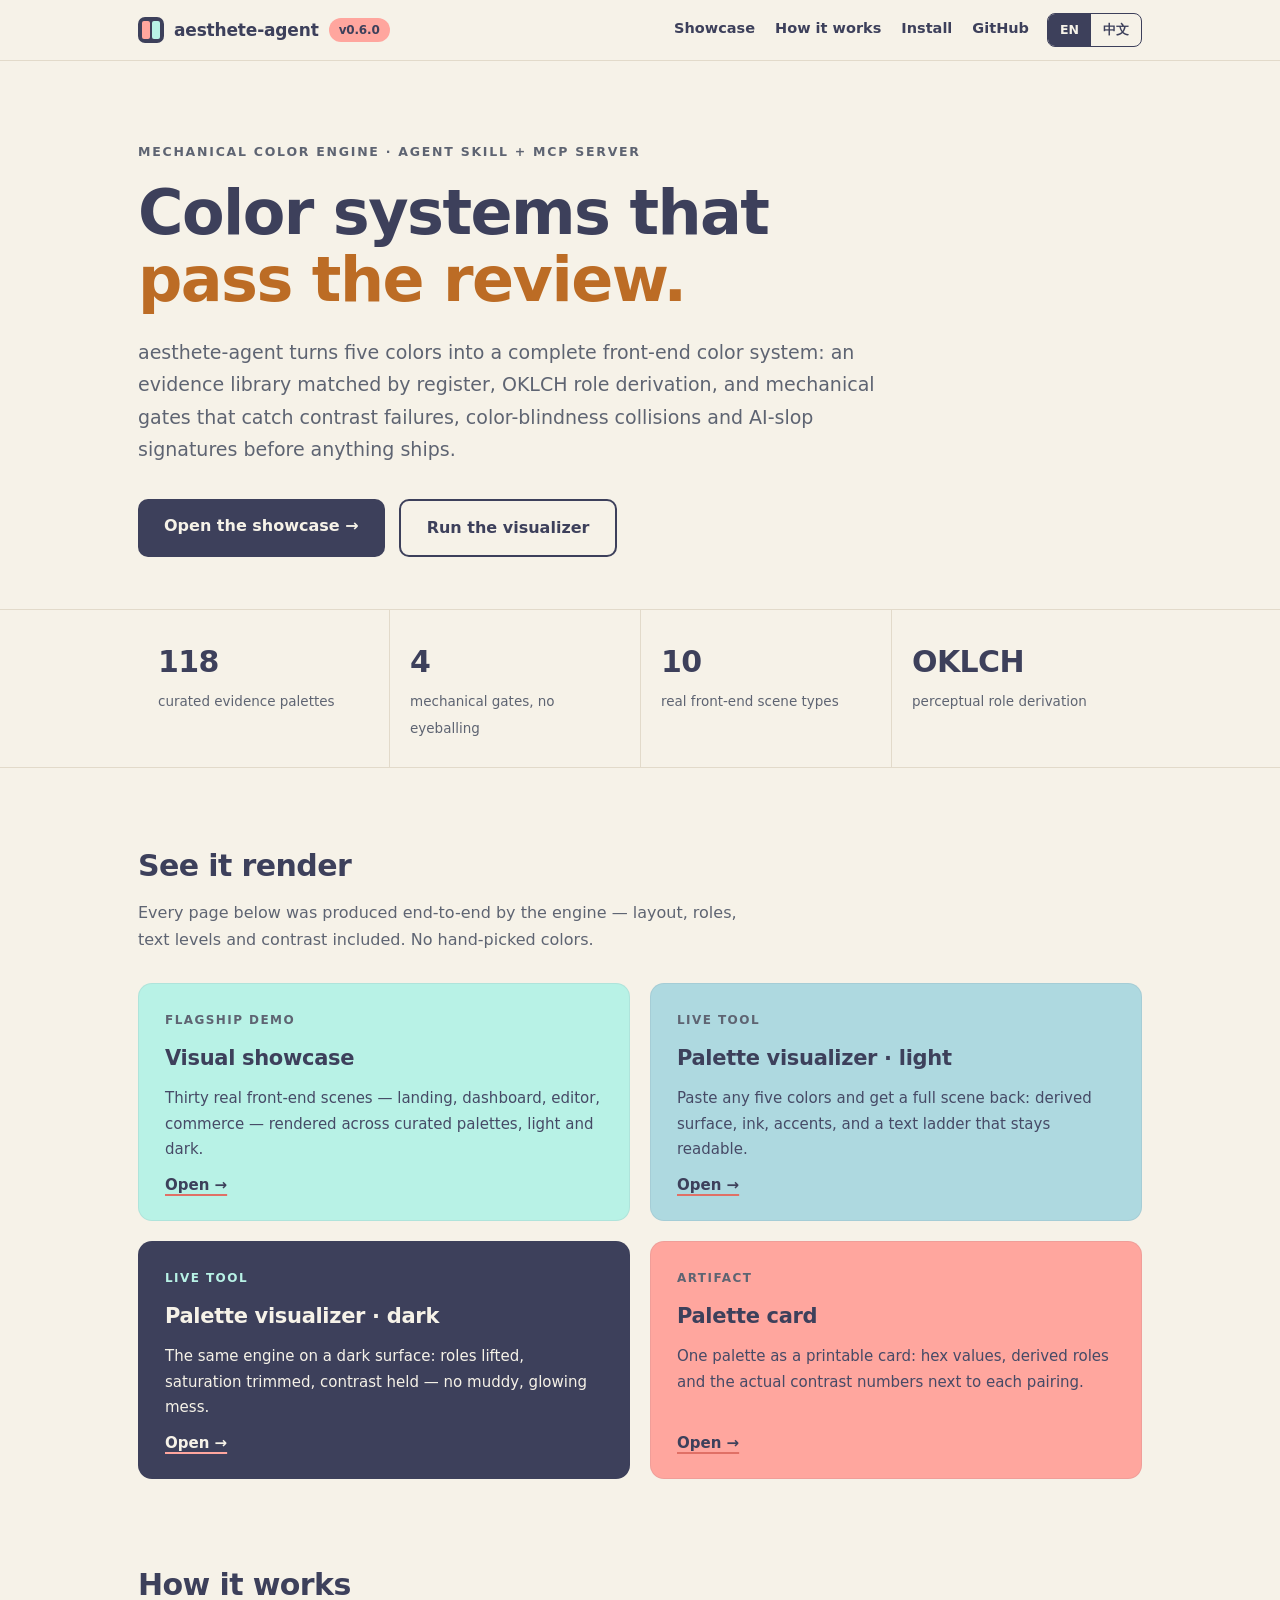
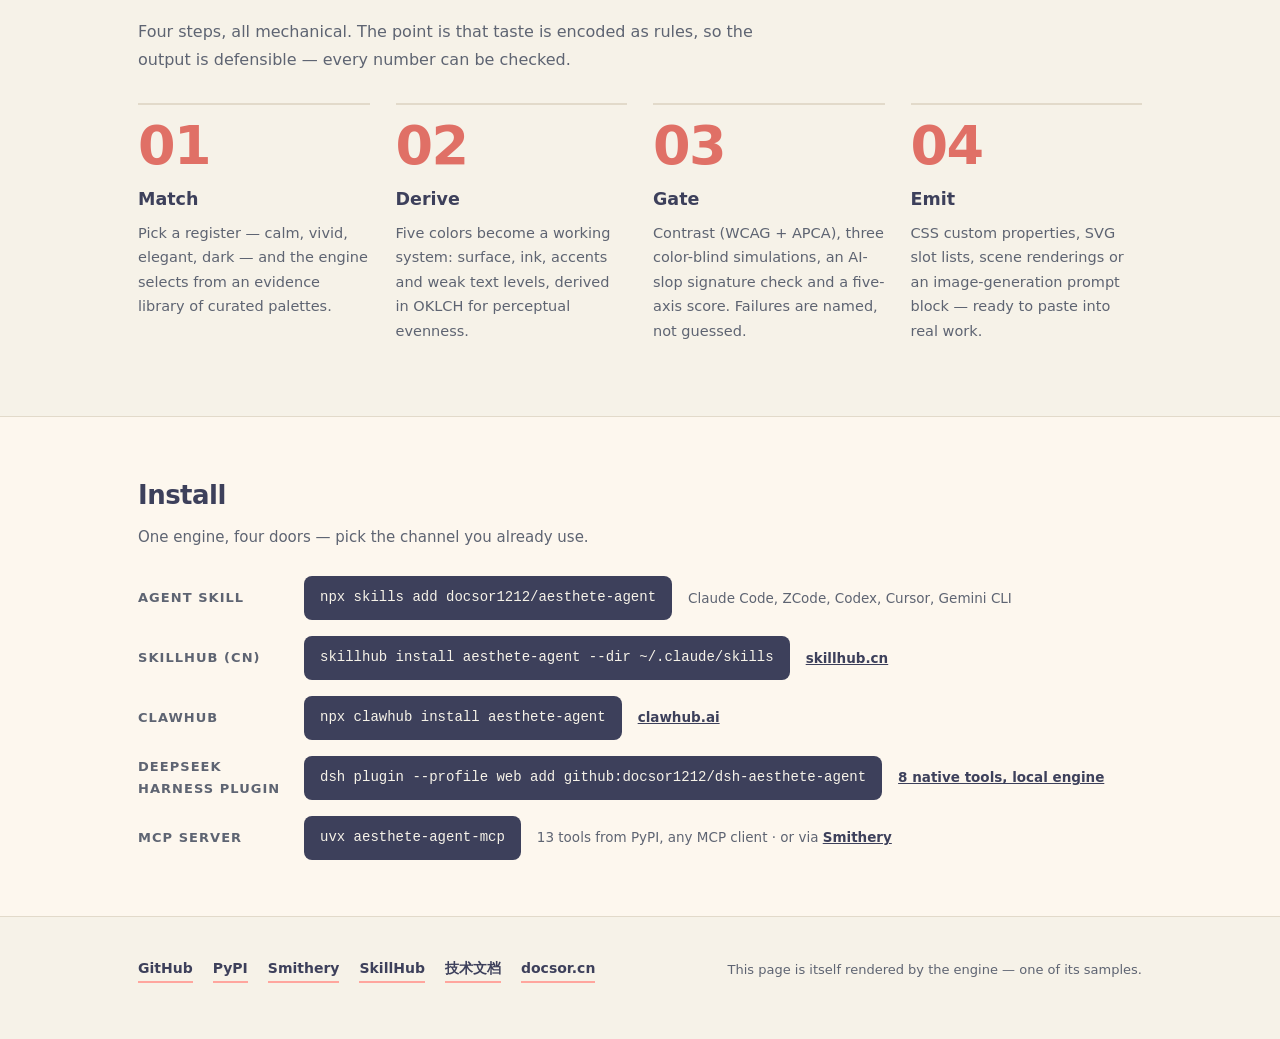
==== commit ee004576: "v0.7.2: sync from canonical trunk (auto pipeline)" ====
--- a/docs/index.html
+++ b/docs/index.html
@@ -207,7 +207,7 @@
 
 <section class="stats">
   <div class="wrap">
-    <div class="stat"><b>117</b><span class="l-en">curated evidence palettes</span><span class="l-zh">精选实证色板</span></div>
+    <div class="stat"><b>118</b><span class="l-en">curated evidence palettes</span><span class="l-zh">精选实证色板</span></div>
     <div class="stat"><b>4</b><span class="l-en">mechanical gates, no eyeballing</span><span class="l-zh">道机械闸门，不靠目测</span></div>
     <div class="stat"><b>10</b><span class="l-en">real front-end scene types</span><span class="l-zh">种真实前端场景</span></div>
     <div class="stat"><b>OKLCH</b><span class="l-en">perceptual role derivation</span><span class="l-zh">感知均匀的角色派生</span></div>
@@ -318,6 +318,12 @@
         <span class="note l-zh"><a href="https://clawhub.ai/skills/aesthete-agent">clawhub.ai</a></span>
       </div>
       <div class="row">
+        <span class="lbl l-en">DeepSeek Harness plugin</span><span class="lbl l-zh">DeepSeek Harness 原生插件</span>
+        <code>dsh plugin --profile web add github:docsor1212/dsh-aesthete-agent</code>
+        <span class="note l-en"><a href="https://github.com/docsor1212/dsh-aesthete-agent">8 native tools, local engine</a></span>
+        <span class="note l-zh"><a href="https://github.com/docsor1212/dsh-aesthete-agent">8 个原生工具，本地引擎</a></span>
+      </div>
+      <div class="row">
         <span class="lbl l-en">MCP server</span><span class="lbl l-zh">MCP 服务器</span>
         <code>uvx aesthete-agent-mcp</code>
         <span class="note l-en">13 tools from PyPI, any MCP client · or via <a href="https://smithery.ai/server/docsor1212/aesthete-agent-mcp">Smithery</a></span>
@@ -334,7 +340,7 @@
       <a href="https://pypi.org/project/aesthete-agent-mcp/">PyPI</a>
       <a href="https://smithery.ai/server/docsor1212/aesthete-agent-mcp">Smithery</a>
       <a href="https://skillhub.cn/skills/aesthete-agent">SkillHub</a>
-      <a href="https://docsor.cn/aesthete/overview.html">技术文档</a>
+      <a href="docs.html">技术文档</a>
       <a href="https://docsor.cn/">docsor.cn</a>
     </nav>
     <span class="fine l-en">This page is itself rendered by the engine — one of its samples.</span>
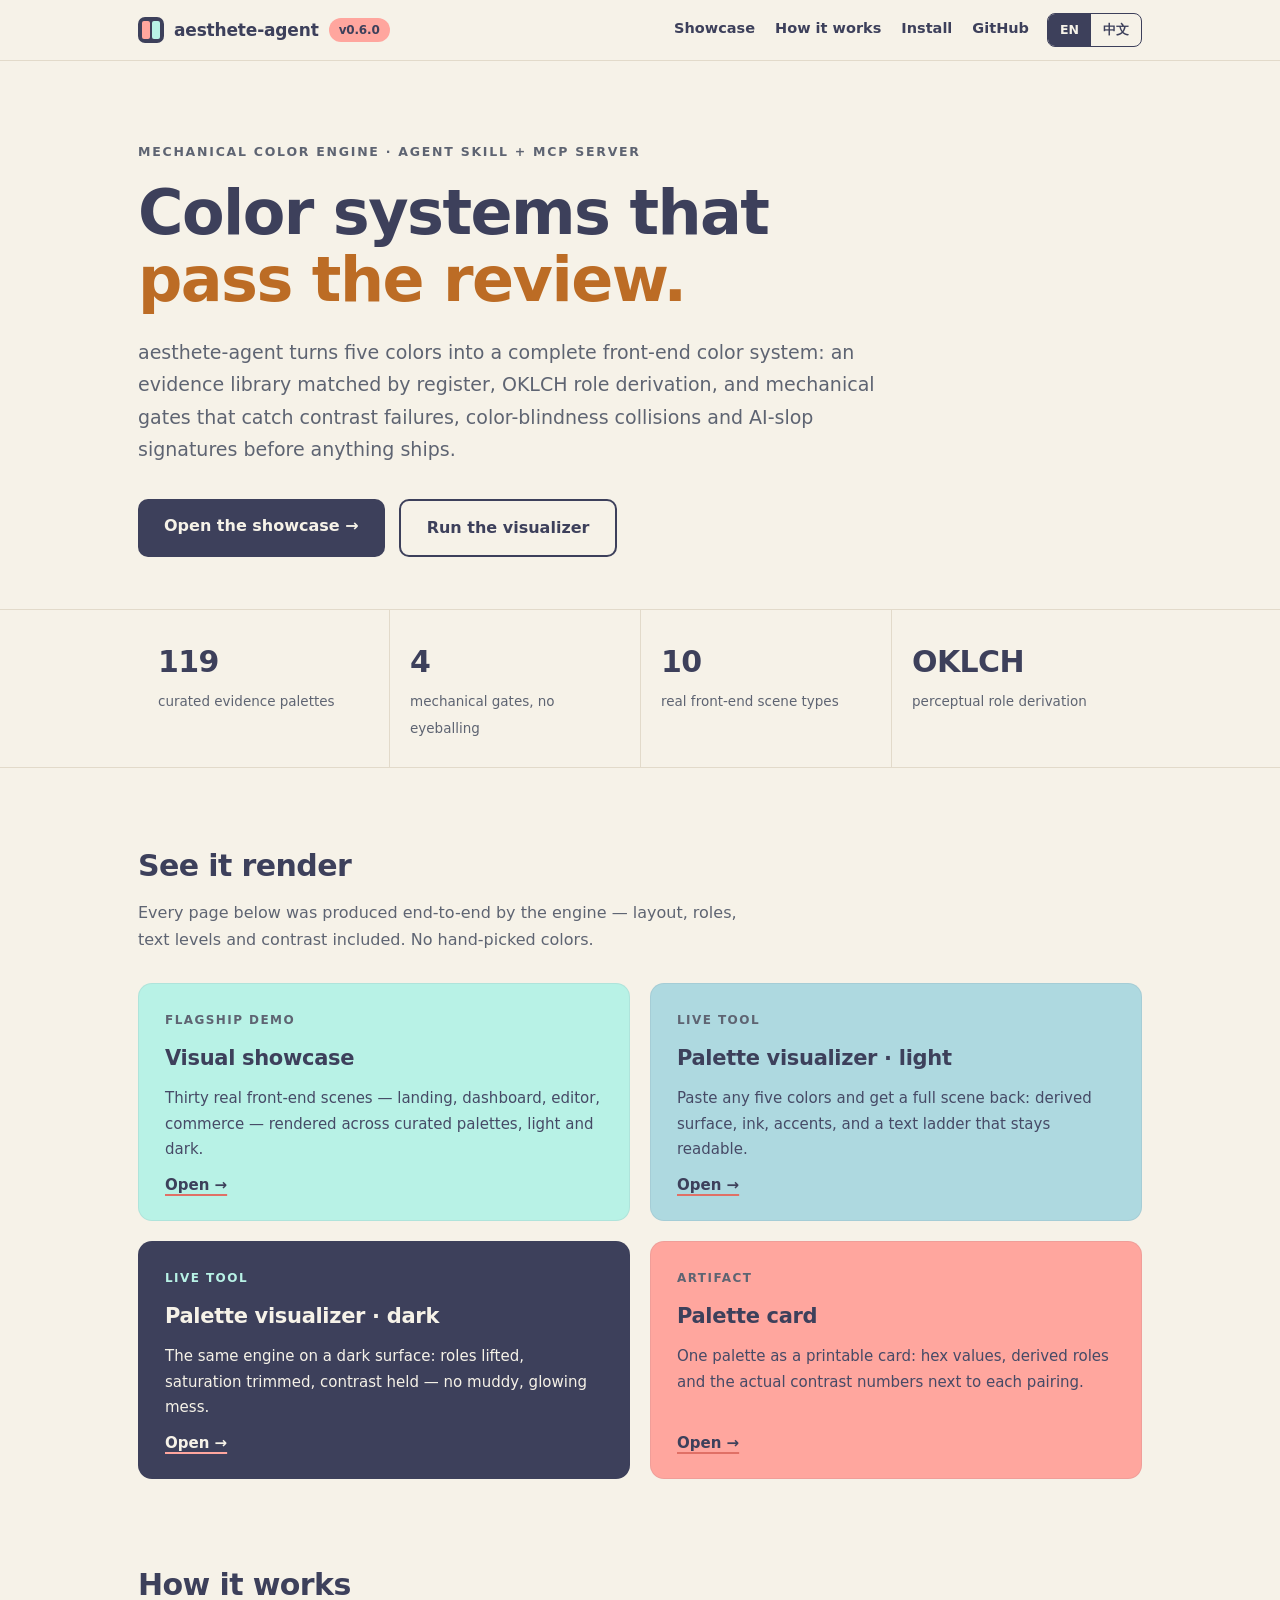
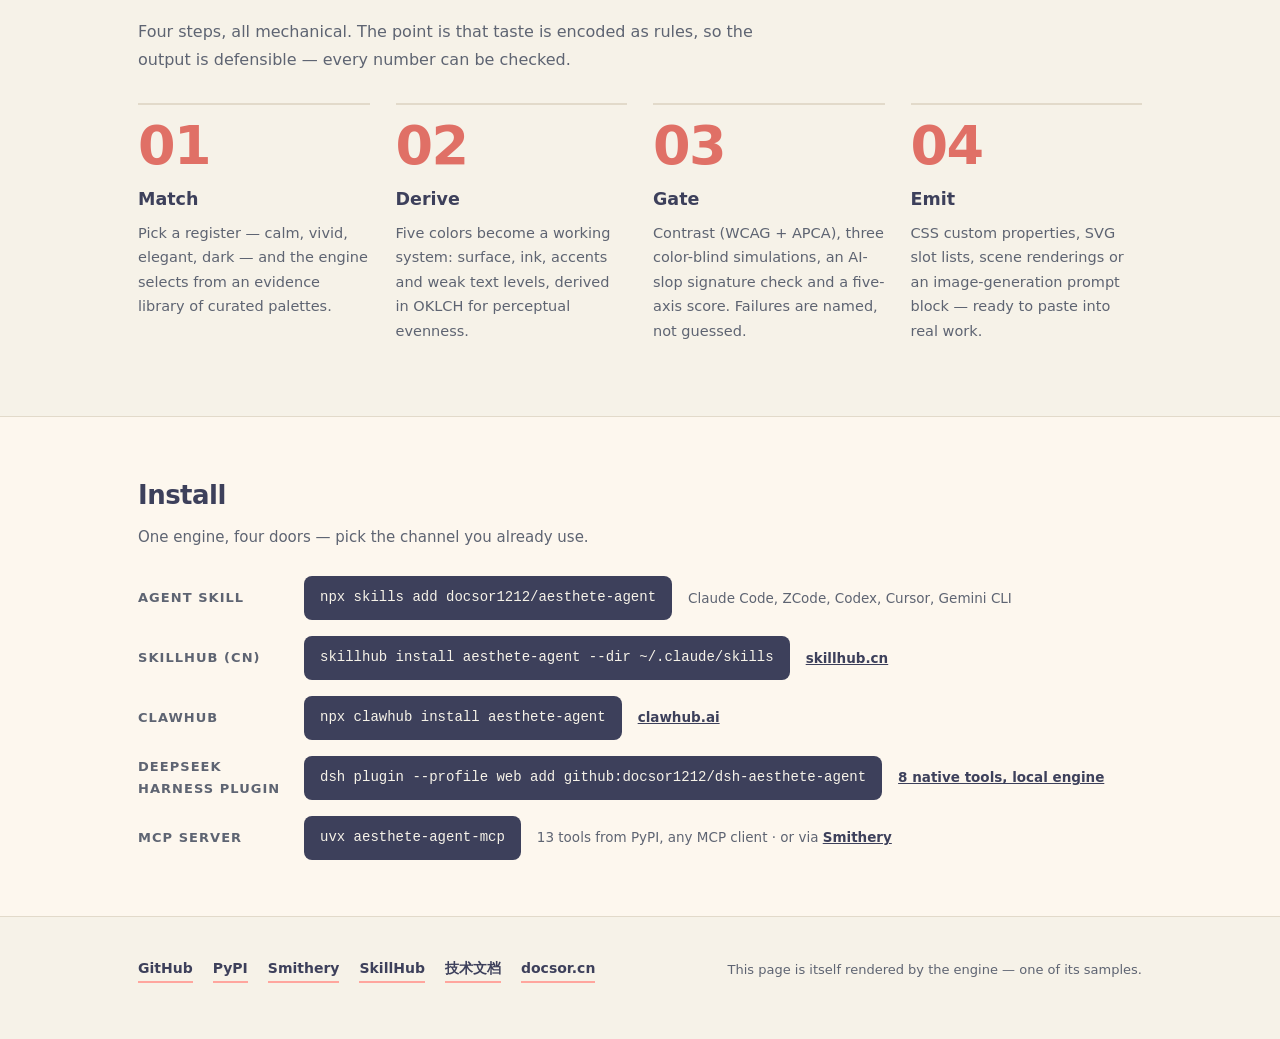
==== commit 28725cb9: "v0.14.0: sync from canonical trunk (auto pipeline)" ====
--- a/docs/index.html
+++ b/docs/index.html
@@ -207,7 +207,7 @@
 
 <section class="stats">
   <div class="wrap">
-    <div class="stat"><b>118</b><span class="l-en">curated evidence palettes</span><span class="l-zh">精选实证色板</span></div>
+    <div class="stat"><b>119</b><span class="l-en">curated evidence palettes</span><span class="l-zh">精选实证色板</span></div>
     <div class="stat"><b>4</b><span class="l-en">mechanical gates, no eyeballing</span><span class="l-zh">道机械闸门，不靠目测</span></div>
     <div class="stat"><b>10</b><span class="l-en">real front-end scene types</span><span class="l-zh">种真实前端场景</span></div>
     <div class="stat"><b>OKLCH</b><span class="l-en">perceptual role derivation</span><span class="l-zh">感知均匀的角色派生</span></div>
